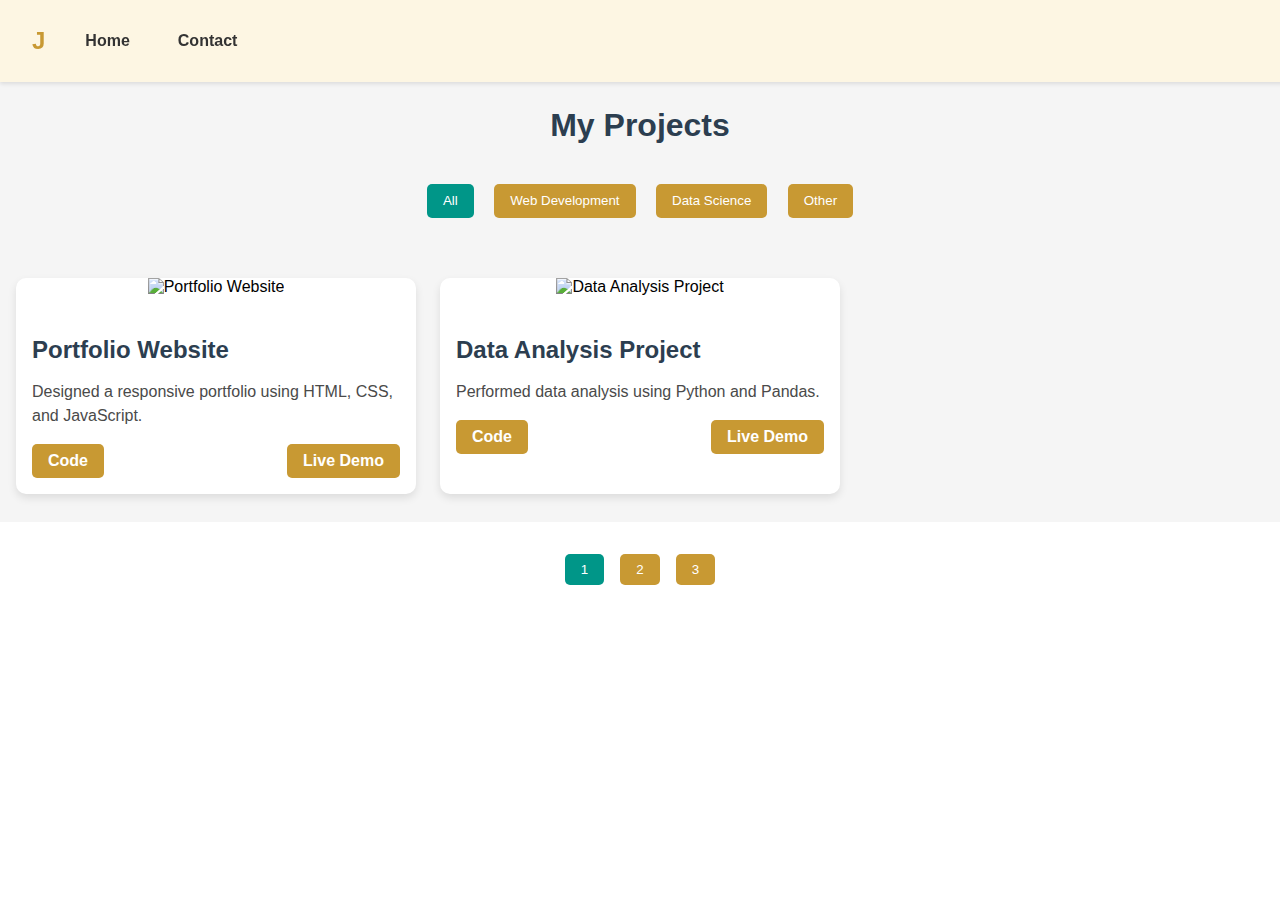
==== projects.html @ 62a7170c "uploaded all related files" ====
<!DOCTYPE html>
<html lang="en">

<head>
  <meta charset="UTF-8">
  <meta name="viewport" content="width=device-width, initial-scale=1.0">
  <title>My Projects</title>
  <link rel="stylesheet" href="/css/styles.css">
  <script src="/js/scripts.js" defer></script>
</head>

<body>
  <!-- Navigation Bar -->
  <header>
    <div class="logo">J</div>
    <nav>
      <ul class="nav-links">
        <li><a href="/index.html">Home</a></li>
        <li><a href="#contact">Contact</a></li>
      </ul>
    </nav>
  </header>

  <!-- Projects Section -->
  <section id="projects" class="projects">
    <h2>My Projects</h2>
    <div class="project-filters">
      <button data-filter="all" class="filter-btn active">All</button>
      <button data-filter="web" class="filter-btn">Web Development</button>
      <button data-filter="data" class="filter-btn">Data Science</button>
      <button data-filter="other" class="filter-btn">Other</button>
    </div>
    <div class="project-cards">
    </div>
  </section>
  <div id="project-modal" class="modal">
    <div class="modal-content">
      <span class="close-modal">&times;</span>
      <h2 id="modal-title"></h2>
      <p id="modal-description"></p>
      <a id="modal-code" href="#" target="_blank" class="project-link">Code</a>
      <a id="modal-demo" href="#" target="_blank" class="project-link">Live Demo</a>
    </div>
  </div>

  <div class="pagination">
    <button class="page-btn" data-page="1">1</button>
    <button class="page-btn" data-page="2">2</button>
    <button class="page-btn" data-page="3">3</button>
  </div>
</body>

</html>
---- css/styles.css ----
/* Global Styles */
body {
  font-family: 'Arial', sans-serif;
  margin: 0;
  padding: 0;
  box-sizing: border-box;
}

/* Navigation Bar */
header {
  background-color: #FDF6E3;
  display: flex;
  align-items: center;
  padding: 1rem 2rem;
  position: fixed;
  width: 100%;
  top: 0;
  z-index: 1000;
  /* Fix overlap issue */
  box-shadow: 0 2px 4px rgba(0, 0, 0, 0.1);
}


.logo {
  font-size: 1.5rem;
  font-weight: bold;
  color: #C89933;
}

.nav-links {
  list-style: none;
  display: flex;
  gap: 3rem;
  margin-left: auto;
  /* Pushes the nav-links to the far right */
}

.nav-links li {
  margin: 0;
  /* Reset any extra margin on list items */
}

.nav-links li a {
  text-decoration: none;
  color: #333;
  font-weight: bold;
}

.nav-links li a:hover {
  color: #C89933;
}


/* Hero Section */
.hero {
  display: flex;
  justify-content: space-between;
  align-items: center;
  padding: 5rem 2rem;
  margin-top: 5rem;
  background-color: #FDF6E3;
}

.hero-left {
  max-width: 50%;
  padding-left: 2rem;
}

.intro-tag {
  display: inline-block;
  background-color: #009688;
  color: white;
  padding: 0.5rem 1rem;
  border-radius: 20px;
  font-size: 0.9rem;
}

h1 {
  font-size: 3rem;
  color: #2C2C2C;
  margin: 1rem 0;
}

p {
  font-size: 1.2rem;
  color: #2C2C2C;
}

.highlight {
  color: #C89933;
  font-weight: bold;
}

.cta-btn {
  background-color: #C89933;
  color: white;
  padding: 0.8rem 1.5rem;
  text-decoration: none;
  border-radius: 5px;
  font-weight: bold;
  display: inline-block;
  margin-top: 1rem;
}

.cta-btn:hover {
  background-color: #009688;
}

/* Hero Right (Image) */
.hero-right img {
  width: 300px;
  height: 370px;
  border-radius: 50%;
  box-shadow: 0 5px 15px rgba(0, 0, 0, 0.1);
}

.hero-right img:hover {
  transform: scale(1.05);
}

.hero-right {
  padding-right: 2rem;
  width: 25%;
}

/* Highlight Bar */
.highlight-bar {
  background-color: #dc9c68;
  /* Light background for theme */
  padding: 1rem 0;
  /* Vertical padding */
  text-align: center;
  /* Center the bar content horizontally */
}

.highlights {
  display: flex;
  /* Arrange items in a horizontal row */
  justify-content: center;
  /* Center items horizontally */
  gap: 2rem;
  /* Space between items */
  align-items: center;
  /* Center items vertically */
}

/* Highlight Item Styling */
.highlight-item {
  display: flex;
  /* Arrange icon and text horizontally */
  align-items: center;
  /* Align icon and text vertically */
  gap: 0.5rem;
  /* Space between icon and text */
  font-family: 'Arial', sans-serif;
  font-size: 1rem;
  color: #2C2C2C;
  /* Default text color */
  cursor: pointer;
  /* Pointer cursor for hover effect */
  transition: transform 0.2s ease, color 0.2s ease;
}

.highlight-item:hover {
  color: #2E2E3A;
  /* Change color on hover */
  transform: scale(1.1);
  /* Slightly enlarge on hover */
}

.highlight-item i {
  font-size: 1.2rem;
  /* Icon size */
  color: #2C2C2C;
  /* Default icon color */
  transition: color 0.2s ease;
}

.highlight-item:hover i {
  color: #FDF6E3;
  /* Change icon color on hover */
}

.highlight-item a {
  text-decoration: none;
  /* Remove underline */
  color: inherit;
  /* Inherit color from parent */
  font-weight: bold;
  /* Bold text */
}


/* About Me Section */
.intro {
  padding: 4rem 2rem;
  background-color: #2C2C2C;
  color: #FDF6E3;
}

.intro-container {
  display: flex;
  /* Align items side by side */
  gap: 2rem;
  /* Add space between text and progress bars */
  flex-wrap: wrap;
  /* Wrap content on smaller screens */
  align-items: flex-start;
  /* Align items at the top */
}

.intro-text {
  color: #FDF6E3;
  flex: 1;
  /* Allow text to take up one part of the space */
  max-width: 50%;
  /* Limit width to 50% */
  padding-left: 2rem;
}

.intro-text h2 {
  font-size: 2rem;
  margin-bottom: 1rem;
  color: #C89933;
}

.intro-text p {
  font-size: 1.1rem;
  margin-bottom: 1.5rem;
  line-height: 1.6;
  color: #FDF6E3;
}

.intro-skills {
  padding-top: 4rem;
  flex: 1;
  /* Allow progress bars to take up one part of the space */
  max-width: 50%;
  /* Limit width to 50% */
}

.skill {
  margin-bottom: 2rem;
}

.skill span {
  display: block;
  font-weight: bold;
  margin-bottom: 0.5rem;
}

/* Progress Bar Container */
.progress-bar {
  background-color: #555;
  /* Background of the progress container */
  border-radius: 10px;
  height: 10px;
  width: 100%;
  position: relative;
  overflow: hidden;
}

/* Progress (Loading Effect) */
.progress {
  background-color: #C89933;
  /* Gold color for the progress */
  height: 100%;
  width: 0;
  /* Start from 0 width */
  border-radius: 10px;
  transition: width 2s ease-out;
  /* Smooth animation for width change */
}

/* Programming Languages Section */
.languages {
  padding: 4rem 2rem;
  background-color: #FDF6E3;
  text-align: center;
}

.languages h2 {
  font-size: 2rem;
  margin-bottom: 2rem;
  color: #C89933;
}

.language-list {
  display: flex;
  flex-wrap: wrap;
  justify-content: center;
  gap: 2rem;
}

.language {
  display: flex;
  flex-direction: column;
  align-items: center;
}

.language img {
  width: 80px;
  height: 80px;
  margin-bottom: 0.5rem;
}

.language p {
  font-size: 1rem;
  font-weight: bold;
  color: #333;
}



/* Employment Section */
.employment {
  position: relative;
  background-image: linear-gradient(rgba(0, 0, 0, 0.6),
      /* Top gradient color */
      rgba(0, 0, 0, 0.6)
      /* Bottom gradient color */
    ),
    url('/assets/images/FoEBuilding.jpg');
  background-size: cover;
  background-position: center;
  background-attachment: fixed;
  color: white;
  text-align: center;
  padding: 6rem 2rem;
}

.employment .overlay {
  position: absolute;
  top: 0;
  left: 0;
  width: 100%;
  height: 100%;
  background-color: rgba(0, 0, 0, 0.6);
  /* Semi-transparent black overlay */
  z-index: 1;
  /* Overlay beneath content */
}

.employment-container {
  position: relative;
  z-index: 2;
  /* Content above the overlay */
  max-width: 900px;
  margin: 0 auto;
  /* Center the content */
}

/* Flexbox Layout for Content */
.employment-content {
  display: flex;
  /* Align items side by side */
  gap: 2rem;
  /* Space between images and text */
  align-items: center;
  /* Vertically align items */
  flex-wrap: wrap;
  /* Wrap on smaller screens */
}

/* Image Section */
.employment-images {
  display: flex;
  /* Align logo and LinkedIn profile in a column */
  flex-direction: column;
  align-items: center;
  flex: 0.5;
}

.organization-logo {
  width: 150px;
  /* Adjust logo size */
}

/* Text Section */
.employment-text {
  flex: 2;
  /* Take up more space for text */
  text-align: left;
  /* Align text to the left */
}

/* Title (Recent/Current Employment) */
.employment-title {
  font-size: 1rem;
  /* Smaller font size */
  color: #fffcfc;
  /* Muted color */
  text-transform: uppercase;
  /* Uppercase for emphasis */
  font-weight: bold;
  letter-spacing: 0.1rem;
  border-bottom: 2px solid #C89933;
  /* Gold underline for separation */
  display: inline-block;
  margin-bottom: 0.5rem;
}

.employment-text h2 {
  font-size: 1.8rem;
  margin-bottom: 1rem;
  color: #C89933;
  /* Gold accent for the title */
}

.employment-text p {
  color: #FDF6E3;
  font-size: 1.1rem;
  line-height: 1.6;
  margin-bottom: 1.5rem;
}

.employment-links {
  margin-top: 1rem;
}

.employment-link {
  display: inline-flex;
  align-items: center;
  gap: 0.5rem;
  text-decoration: none;
  color: white;
  background-color: #C89933;
  padding: 0.8rem 1.2rem;
  border-radius: 5px;
  font-weight: bold;
  transition: background-color 0.3s ease, transform 0.2s ease;
}

.employment-link:hover {
  background-color: #009688;
  transform: scale(1.05);
}

.employment-link i {
  font-size: 1.2rem;
}

.linkedin-btn {
  text-decoration: none;
  color: white;
  background-color: #C89933;
  /* Gold button */
  padding: 0.8rem 1.5rem;
  border-radius: 5px;
  font-weight: bold;
  transition: background-color 0.3s ease, transform 0.2s ease;
}

.linkedin-btn:hover {
  background-color: #009688;
  /* Teal hover effect */
  transform: scale(1.05);
  /* Slight hover scaling */
}

@media (max-width: 768px) {
  .employment-content {
    padding: 2rem 1rem;
  }

  .organization-logo,
  .linkedin-profile {
    width: 80px;
    /* Smaller size for mobile */
  }

  .employment-content h2 {
    font-size: 1.5rem;
  }

  .employment-content p {
    font-size: 1rem;
  }
}

/* Contact Section */
.contact {
  display: flex;
  /* Use flexbox for alignment */
  flex-direction: column;
  /* Stack title and buttons vertically */
  align-items: center;
  /* Center content horizontally */
  justify-content: center;
  /* Center content vertically */
  padding: 2rem 1rem;
  /* Reduce padding for a smaller section */
  background: linear-gradient(120deg, #2C3E50, #4CA1AF);
  /* Gradient background */
  text-align: center;
}

.contact h2 {
  font-size: 2rem;
  /* Slightly smaller title */
  margin-bottom: 1.5rem;
  /* Less space below title */
  color: white;
  /* White title for contrast */
  font-weight: bold;
}

/* Button Container */
.contact-buttons {
  display: grid;
  /* Use grid for button layout */
  grid-template-columns: repeat(2, 1fr);
  /* Two buttons per row */
  gap: 1rem;
  /* Reduce space between buttons */
  justify-content: center;
  /* Center the grid */
}

/* Buttons */
.contact-button {
  display: inline-flex;
  /* Align icon and text */
  align-items: center;
  justify-content: center;
  text-decoration: none;
  /* Remove underline */
  color: #2C3E50;
  /* Dark text for buttons */
  background-color: white;
  /* White button background */
  padding: 1rem 1rem;
  /* Reduce padding for skinnier buttons */
  border-radius: 8px;
  /* Rounded corners */
  font-size: 1rem;
  /* Slightly smaller font size */
  font-weight: bold;
  gap: 0.5rem;
  /* Space between icon and text */
  max-width: 180px;
  /* Constrain button width */
  box-shadow: 0 3px 6px rgba(0, 0, 0, 0.1);
  /* Subtle shadow effect */
  transition: all 0.3s ease;
  /* Smooth transition for hover effects */
}

.contact-button i {
  font-size: 1.2rem;
  /* Icon size */
  color: #2C3E50;
  /* Icon matches text color */
}

/* Hover Effects */
.contact-button:hover {
  background-color: #F1F1F1;
  /* Slightly darker white on hover */
  transform: translateY(-3px);
  /* Slightly lift button */
  box-shadow: 0 6px 12px rgba(0, 0, 0, 0.2);
  /* Slightly stronger shadow on hover */
}

/* Responsive Design */
@media (max-width: 768px) {
  .contact-buttons {
    grid-template-columns: 1fr;
    /* One button per row on smaller screens */
  }

  .contact-button {
    font-size: 0.8rem;
    /* Smaller font size on mobile */
    padding: 0.4rem 0.8rem;
    /* Adjust padding for smaller screens */
    max-width: 100%;
    /* Allow buttons to use full width on small screens */
  }
}

/* Fade-in animation */
.fade-in {
  opacity: 0;
  /* Fully transparent initially */
  transform: translateY(50px);
  /* Start farther down for a more noticeable effect */
  transition: opacity 1s ease-out, transform 1s ease-out;
  /* Slow down the animation for visibility */
}

.fade-in.visible {
  opacity: 1;
  /* Fully visible */
  transform: translateY(0);
  /* Return to its original position */
}

/* Projects Section */
.projects {
  padding: 3rem 1rem;
  background-color: #F5F5F5;
  text-align: center;
}

.projects h2 {
  font-size: 2rem;
  color: #2C3E50;
  margin-bottom: 2rem;
}

/* Filter Buttons */
.project-filters {
  margin-bottom: 2rem;
}

.filter-btn {
  background-color: #C89933;
  color: white;
  border: none;
  padding: 0.6rem 1rem;
  margin: 0.5rem;
  border-radius: 5px;
  cursor: pointer;
  transition: background-color 0.3s ease;
}

.filter-btn.active,
.filter-btn:hover {
  background-color: #009688;
}

/* Project Cards Grid */
/* Project Cards Grid */
.project-cards {
  display: grid;
  /* Use grid layout */
  grid-template-columns: repeat(3, 1fr);
  /* Limit to 3 cards per row */
  gap: 1.5rem;
  /* Add space between cards */
  justify-content: center;
  /* Center the grid within the container */
}

/* Responsive Design */
@media (max-width: 1024px) {
  .project-cards {
    grid-template-columns: repeat(2, 1fr);
    /* 2 cards per row on medium screens */
  }
}

@media (max-width: 768px) {
  .project-cards {
    grid-template-columns: 1fr;
    /* 1 card per row on smaller screens */
  }
}

/* Project Card */
.project-card {
  background-color: white;
  border-radius: 10px;
  overflow: hidden;
  box-shadow: 0 4px 8px rgba(0, 0, 0, 0.1);
  transform: translateY(20px);
  /* Slide up from below */
  transition: opacity 0.5s ease, transform 0.5s ease;
}

.projects h2 {
  padding-top: 2rem;
}

.project-card:hover {
  transform: translateY(-5px);
  box-shadow: 0 8px 16px rgba(0, 0, 0, 0.2);
}

.project-image {
  width: 100%;
  height: 180px;
  object-fit: cover;
}

.project-content {
  padding: 1rem;
  text-align: left;
}




.project-content h3 {
  font-size: 1.5rem;
  color: #2C3E50;
  margin-bottom: 0.5rem;
}

.project-content p {
  font-size: 1rem;
  color: #4A4A4A;
  line-height: 1.5;
  margin-bottom: 1rem;
}

.project-links {
  display: flex;
  justify-content: space-between;
}

.project-link {
  text-decoration: none;
  color: white;
  background-color: #C89933;
  padding: 0.5rem 1rem;
  border-radius: 5px;
  font-weight: bold;
  transition: background-color 0.3s ease;
}

.project-link:hover {
  background-color: #009688;
}

.pagination {
  display: flex;
  justify-content: center;
  margin-top: 2rem;
  padding-bottom: 2rem;
}

.page-btn {
  background-color: #C89933;
  color: white;
  border: none;
  padding: 0.5rem 1rem;
  margin: 0 0.5rem;
  border-radius: 5px;
  cursor: pointer;
  transition: background-color 0.3s ease;
}

.page-btn:hover,
.page-btn.active {
  background-color: #009688;
}

.modal {
  display: none;
  position: fixed;
  top: 0;
  left: 0;
  width: 100%;
  height: 100%;
  background-color: rgba(0, 0, 0, 0.8);
  justify-content: center;
  align-items: center;
}

.modal-content {
  background: white;
  padding: 2rem;
  border-radius: 8px;
  text-align: center;
  width: 80%;
  max-width: 600px;
}

.close-modal {
  position: absolute;
  top: 10px;
  right: 10px;
  font-size: 1.5rem;
  cursor: pointer;
  color: black;
}
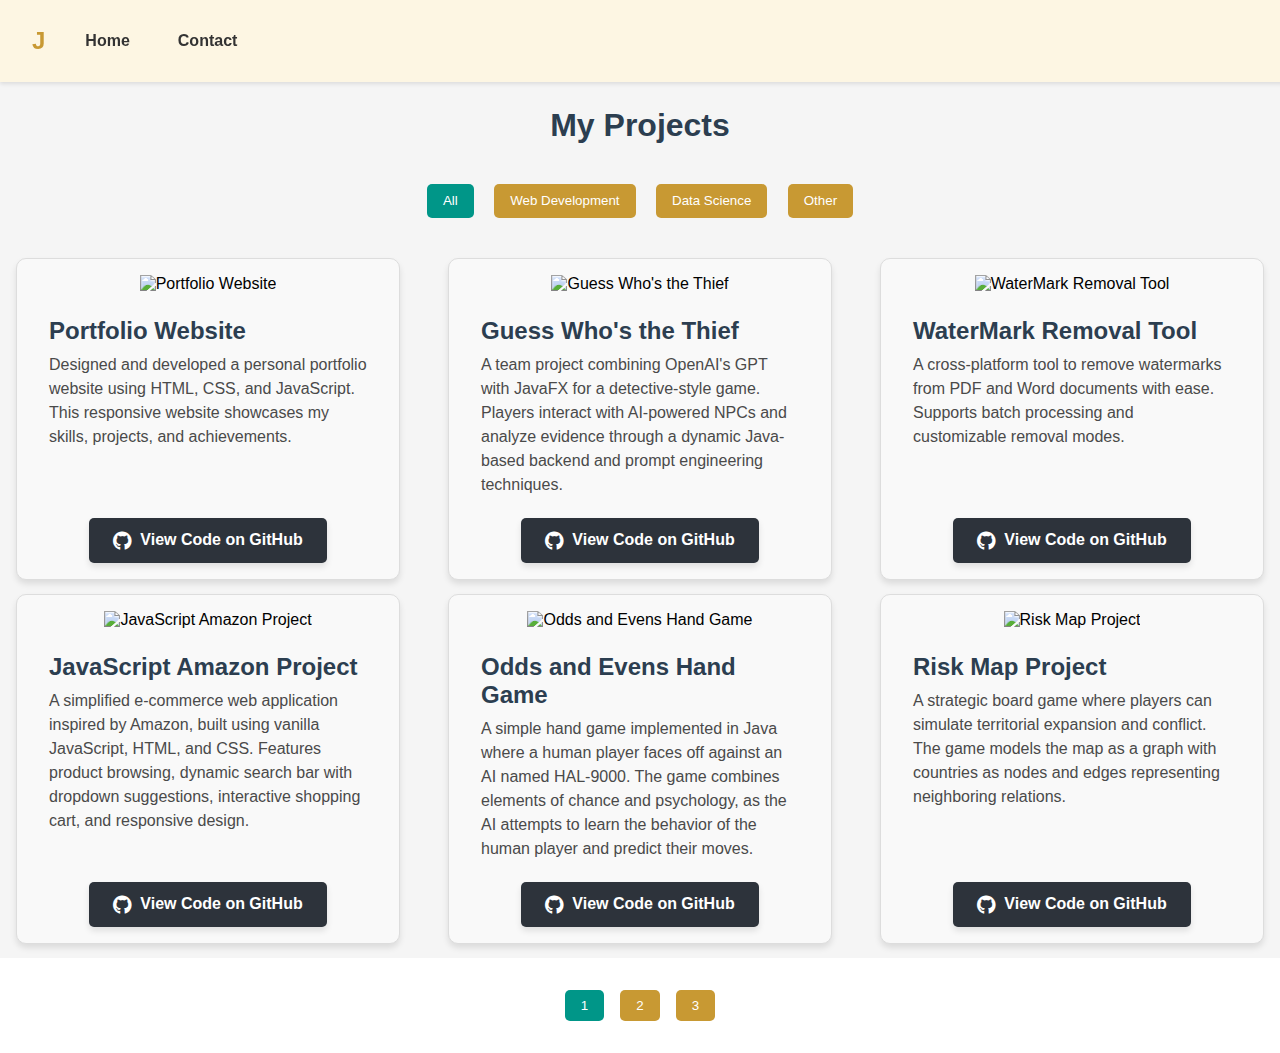
==== commit 7da39d05: "Refactor project card styles and update project descriptions; add GitHub button for code access" ====
--- a/projects.html
+++ b/projects.html
@@ -5,8 +5,9 @@
   <meta charset="UTF-8">
   <meta name="viewport" content="width=device-width, initial-scale=1.0">
   <title>My Projects</title>
-  <link rel="stylesheet" href="/css/styles.css">
-  <script src="/js/scripts.js" defer></script>
+  <link rel="stylesheet" href="css/styles.css">
+  <link href="https://cdnjs.cloudflare.com/ajax/libs/font-awesome/5.15.4/css/all.min.css" rel="stylesheet">
+  <script src="js/scripts.js" defer></script>
 </head>
 
 <body>
@@ -15,7 +16,7 @@
     <div class="logo">J</div>
     <nav>
       <ul class="nav-links">
-        <li><a href="/index.html">Home</a></li>
+        <li><a href="index.html">Home</a></li>
         <li><a href="#contact">Contact</a></li>
       </ul>
     </nav>
@@ -38,8 +39,9 @@
       <span class="close-modal">&times;</span>
       <h2 id="modal-title"></h2>
       <p id="modal-description"></p>
-      <a id="modal-code" href="#" target="_blank" class="project-link">Code</a>
-      <a id="modal-demo" href="#" target="_blank" class="project-link">Live Demo</a>
+      <a id="modal-code" href="#" target="_blank" class="github-button">
+        <i class="fab fa-github"></i> View Code on GitHub
+      </a>
     </div>
   </div>
 
--- a/css/styles.css
+++ b/css/styles.css
@@ -320,7 +320,7 @@
       rgba(0, 0, 0, 0.6)
       /* Bottom gradient color */
     ),
-    url('/assets/images/FoEBuilding.jpg');
+    url('../assets/images/FoEBuilding.jpg');
   background-size: cover;
   background-position: center;
   background-attachment: fixed;
@@ -632,14 +632,12 @@
 }
 
 /* Project Cards Grid */
-/* Project Cards Grid */
 .project-cards {
   display: grid;
-  /* Use grid layout */
   grid-template-columns: repeat(3, 1fr);
   /* Limit to 3 cards per row */
-  gap: 1.5rem;
-  /* Add space between cards */
+  gap: 3rem;
+  /* Adjust the space between rows and columns */
   justify-content: center;
   /* Center the grid within the container */
 }
@@ -661,22 +659,45 @@
 
 /* Project Card */
 .project-card {
-  background-color: white;
+  display: flex;
+  flex-direction: column;
+  justify-content: space-between;
+  /* Ensures the content is spaced evenly */
+  align-items: center;
+  padding: 1rem;
+  background-color: #f9f9f9;
+  border: 1px solid #ddd;
   border-radius: 10px;
-  overflow: hidden;
-  box-shadow: 0 4px 8px rgba(0, 0, 0, 0.1);
-  transform: translateY(20px);
-  /* Slide up from below */
-  transition: opacity 0.5s ease, transform 0.5s ease;
+  box-shadow: 0 4px 6px rgba(0, 0, 0, 0.1);
+  text-align: center;
+  transition: transform 0.3s ease, box-shadow 0.3s ease;
+  height: 100%;
+  /* Ensures consistent card height */
+  position: relative;
+  /* Allows absolute positioning inside the card */
 }
 
 .projects h2 {
   padding-top: 2rem;
 }
 
+/* Ensure consistent spacing inside the card */
+.project-card h3 {
+  margin: 0.5rem 0;
+  font-size: 1.5rem;
+}
+
+.project-card p {
+  margin: 0.5rem 0;
+  flex-grow: 1;
+  /* Pushes the button to the bottom */
+}
+
+
+/* Project Card Hover Effect */
 .project-card:hover {
   transform: translateY(-5px);
-  box-shadow: 0 8px 16px rgba(0, 0, 0, 0.2);
+  box-shadow: 0 8px 12px rgba(0, 0, 0, 0.2);
 }
 
 .project-image {
@@ -689,9 +710,6 @@
   padding: 1rem;
   text-align: left;
 }
-
-
-
 
 .project-content h3 {
   font-size: 1.5rem;
@@ -706,15 +724,23 @@
   margin-bottom: 1rem;
 }
 
+/* GitHub Button Styling */
 .project-links {
-  display: flex;
-  justify-content: space-between;
+  position: absolute;
+  bottom: 1rem;
+  left: 50%;
+  /* Center horizontally */
+  transform: translateX(-50%);
+  /* Adjust position to ensure true centering */
+  display: flex;
+  justify-content: center;
+  /* Center the button horizontally */
+  width: 100%;
+  /* Ensure the button is aligned to the card's width */
 }
 
 .project-link {
   text-decoration: none;
-  color: white;
-  background-color: #C89933;
   padding: 0.5rem 1rem;
   border-radius: 5px;
   font-weight: bold;
@@ -776,4 +802,30 @@
   font-size: 1.5rem;
   cursor: pointer;
   color: black;
+}
+
+.github-button {
+  display: inline-flex;
+  align-items: center;
+  justify-content: center;
+  gap: 0.5rem;
+  background-color: #2d333b;
+  color: white;
+  font-weight: bold;
+  font-size: 1rem;
+  text-decoration: none;
+  padding: 0.8rem 1.5rem;
+  border-radius: 5px;
+  transition: background-color 0.3s ease, transform 0.2s ease;
+  box-shadow: 0 4px 6px rgba(0, 0, 0, 0.1);
+}
+
+.github-button i {
+  font-size: 1.2rem;
+}
+
+.github-button:hover {
+  background-color: #24292e;
+  transform: translateY(-2px);
+  box-shadow: 0 6px 10px rgba(0, 0, 0, 0.2);
 }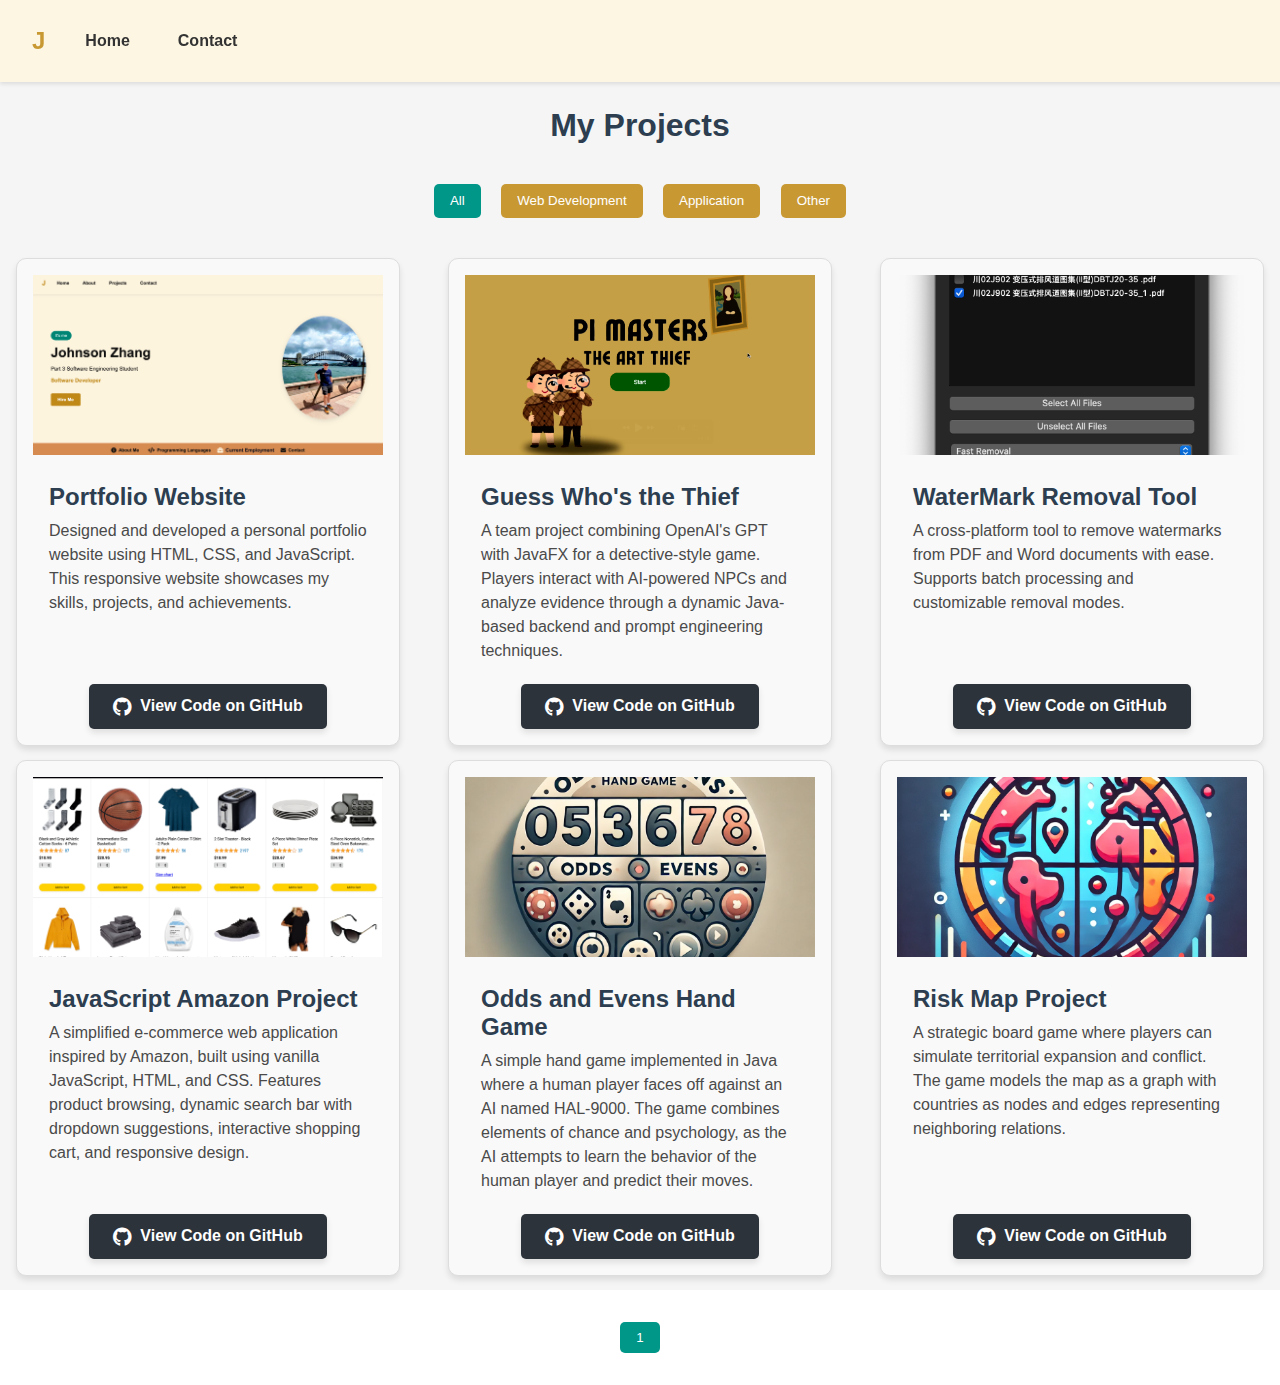
==== commit 2b55acb8: "Update project categories and image paths in projectCards.json; remove pagination buttons from proje" ====
--- a/projects.html
+++ b/projects.html
@@ -28,7 +28,7 @@
     <div class="project-filters">
       <button data-filter="all" class="filter-btn active">All</button>
       <button data-filter="web" class="filter-btn">Web Development</button>
-      <button data-filter="data" class="filter-btn">Data Science</button>
+      <button data-filter="game" class="filter-btn">Application</button>
       <button data-filter="other" class="filter-btn">Other</button>
     </div>
     <div class="project-cards">
@@ -47,8 +47,6 @@
 
   <div class="pagination">
     <button class="page-btn" data-page="1">1</button>
-    <button class="page-btn" data-page="2">2</button>
-    <button class="page-btn" data-page="3">3</button>
   </div>
 </body>
 
--- a/css/styles.css
+++ b/css/styles.css
@@ -828,4 +828,22 @@
   background-color: #24292e;
   transform: translateY(-2px);
   box-shadow: 0 6px 10px rgba(0, 0, 0, 0.2);
+}
+
+@media (max-width: 1024px) {
+  .project-cards {
+    grid-template-columns: repeat(2, 1fr);
+    /* 2 cards per row */
+    gap: 2rem;
+    /* Reduce spacing for medium screens */
+  }
+}
+
+@media (max-width: 768px) {
+  .project-cards {
+    grid-template-columns: 1fr;
+    /* 1 card per row */
+    gap: 1.5rem;
+    /* Further reduce spacing for smaller screens */
+  }
 }